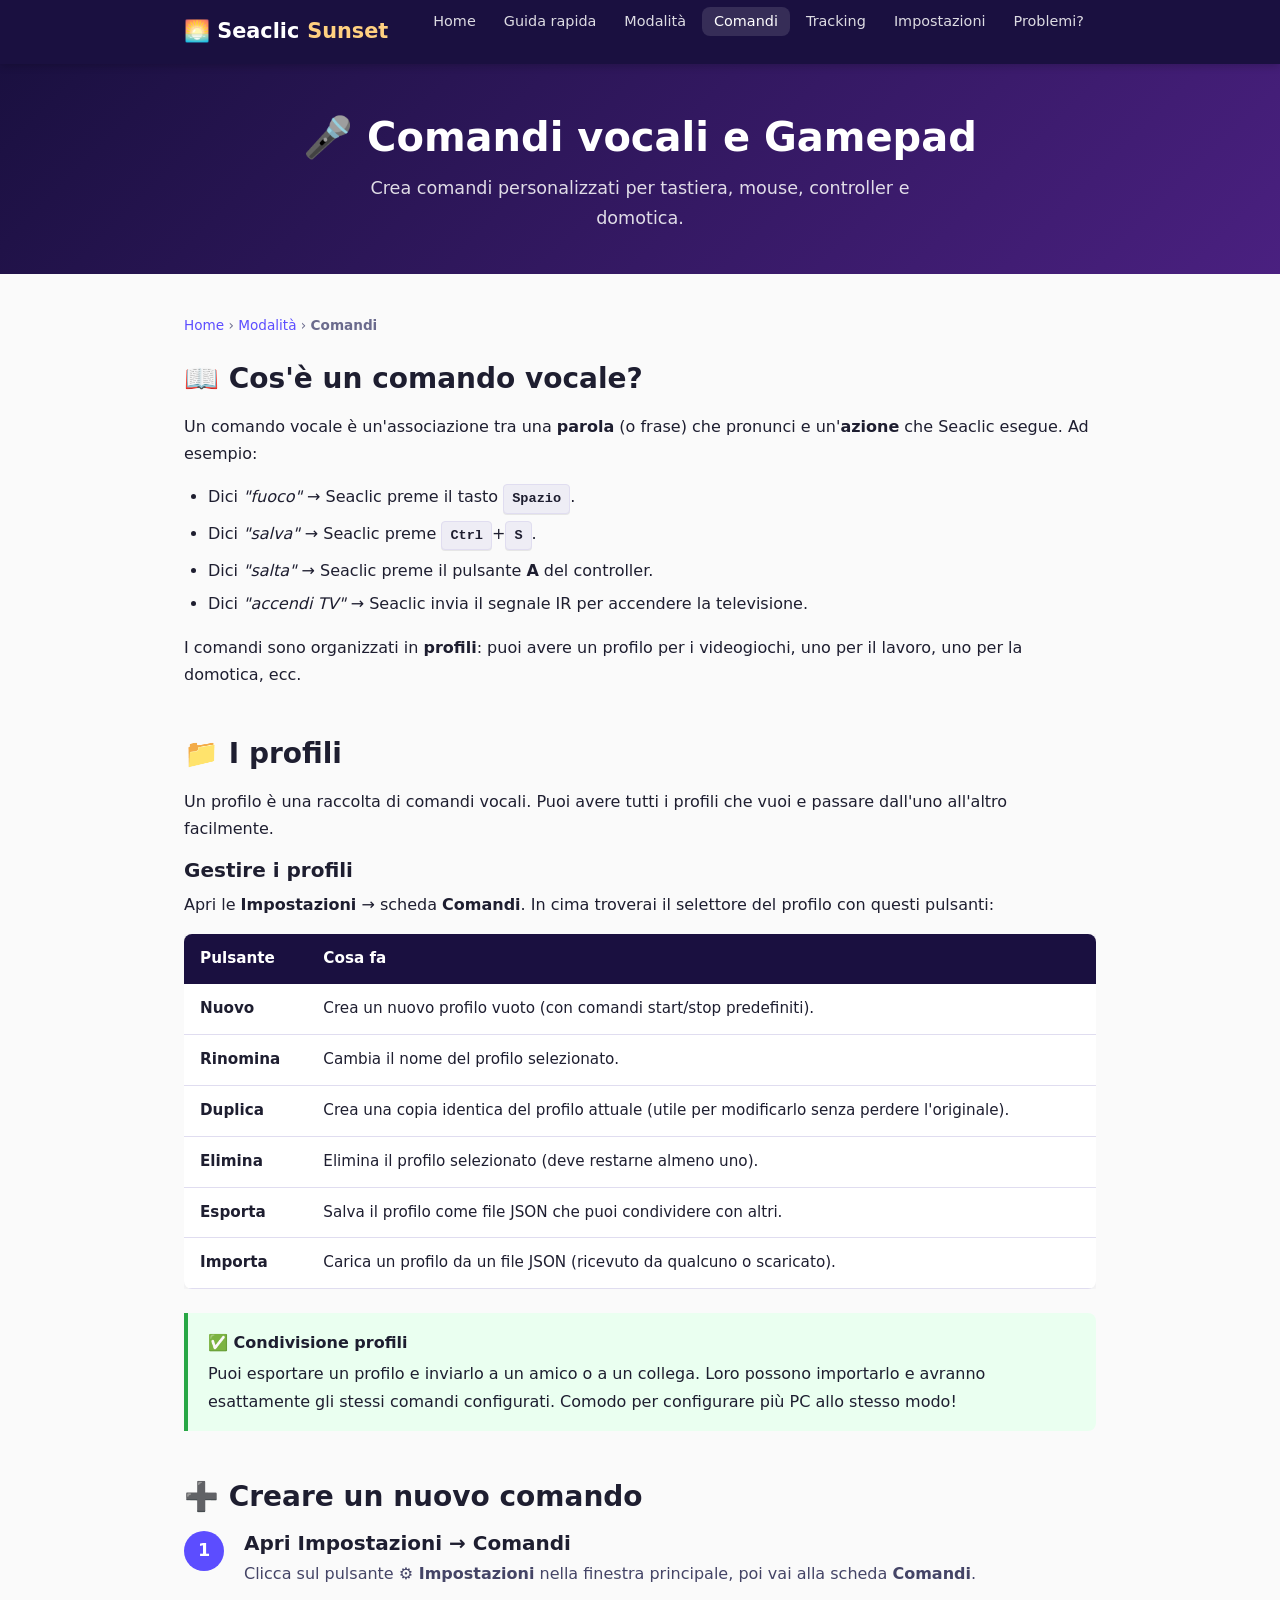
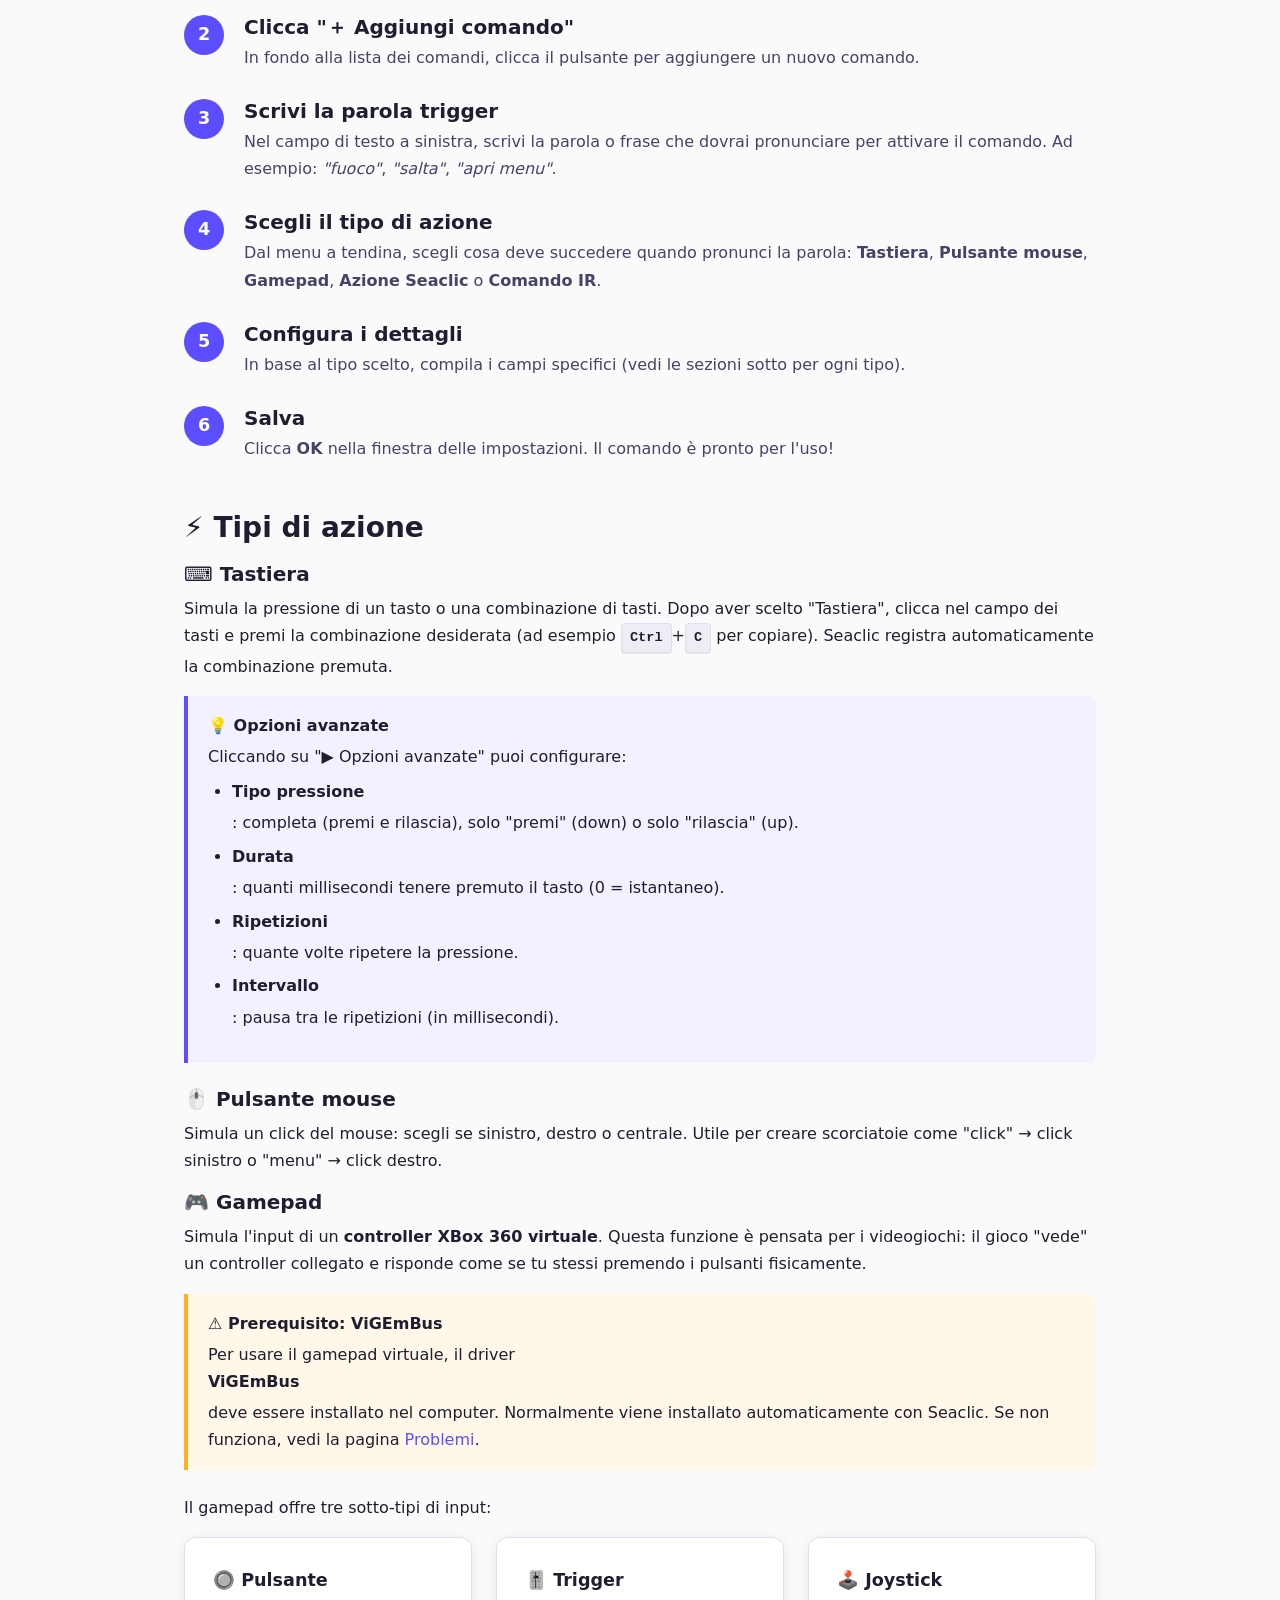
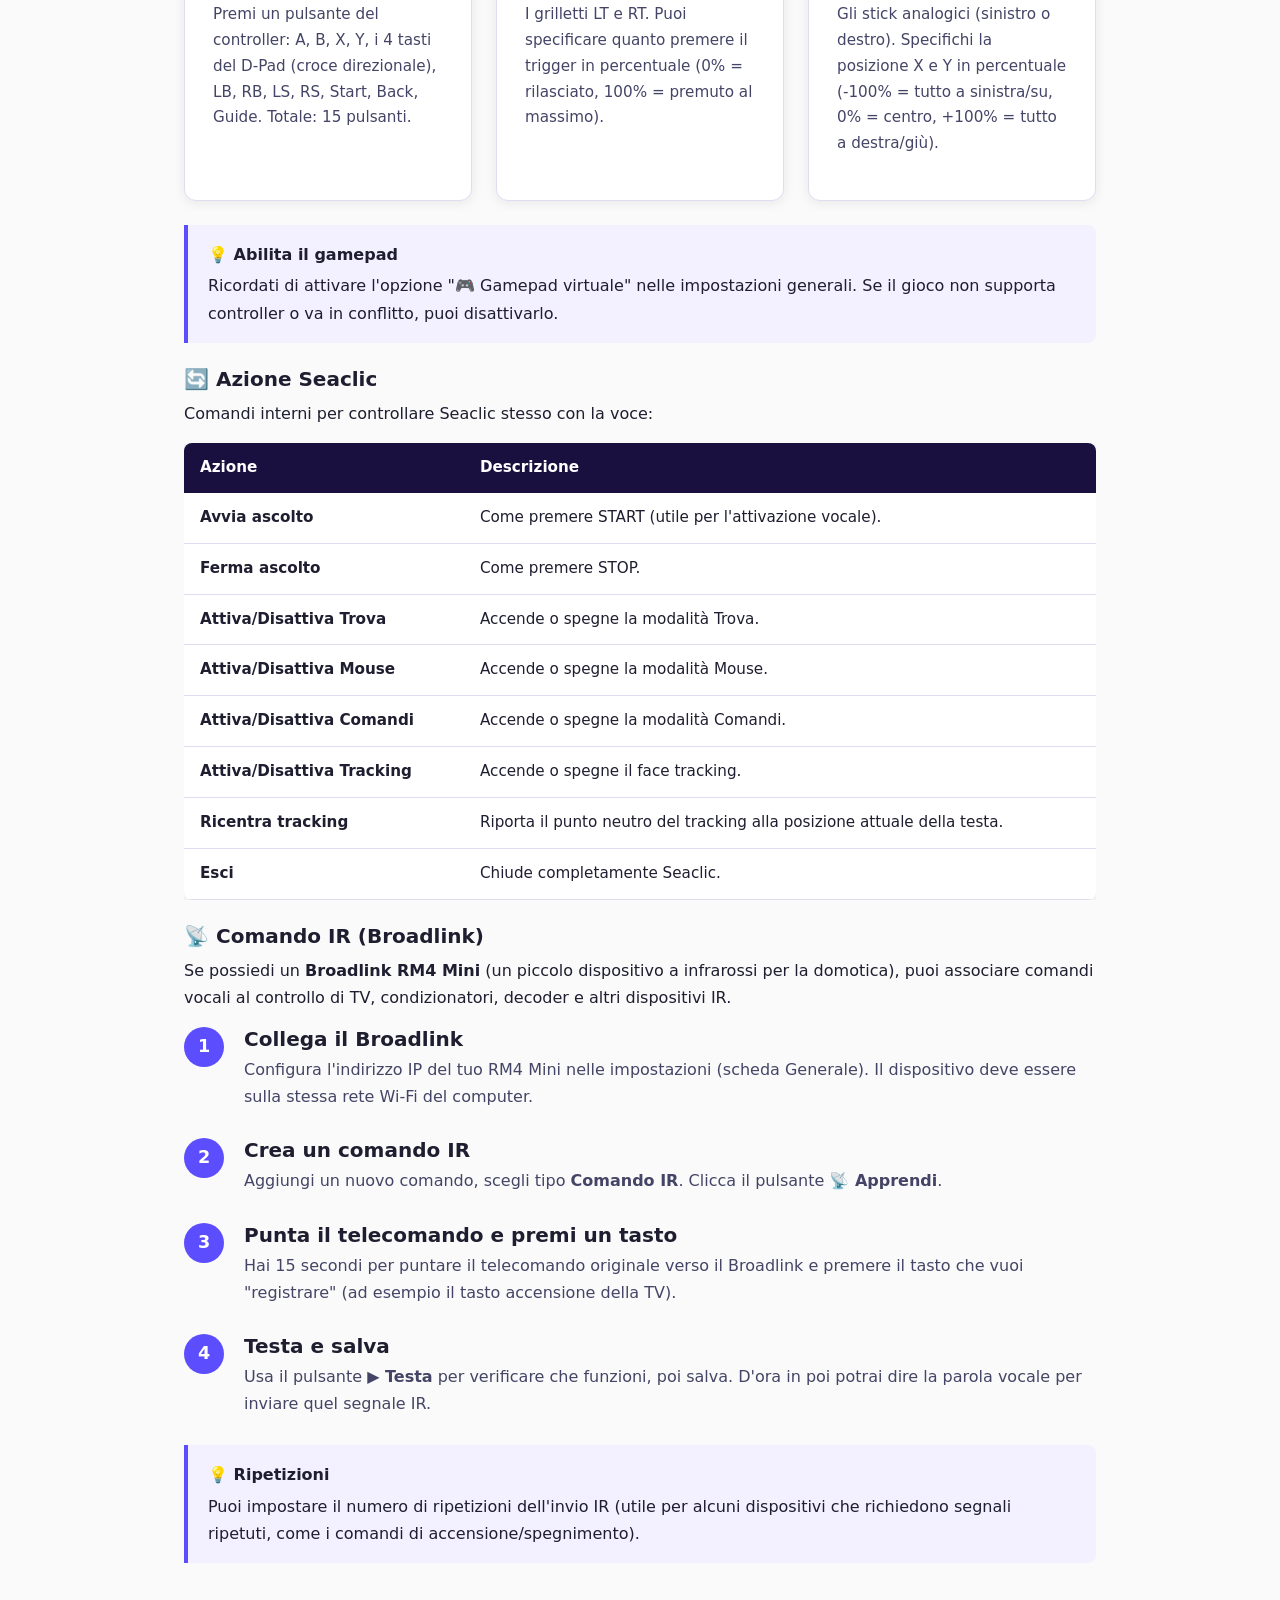
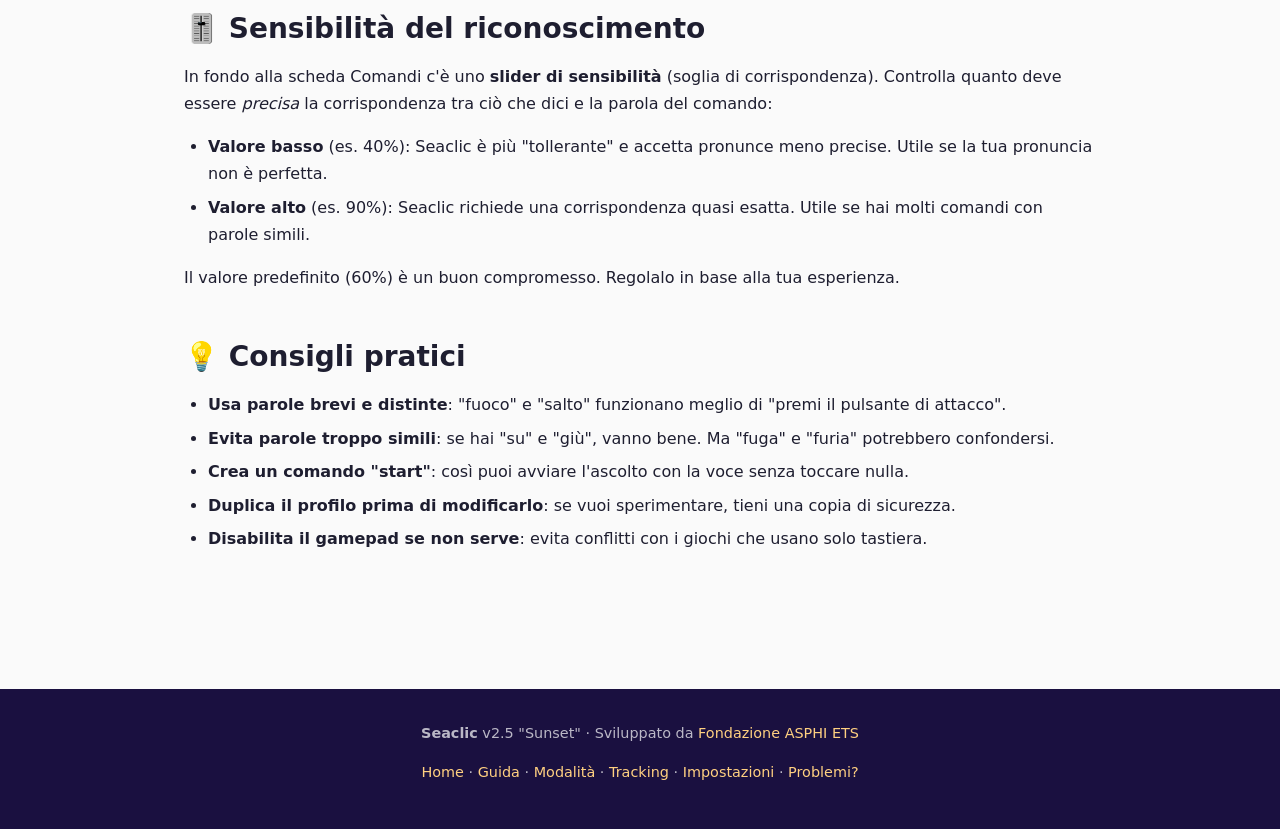
==== comandi.html @ 65c9e34c "Add files via upload" ====
<!DOCTYPE html>
<html lang="it">
<head>
  <meta charset="UTF-8">
  <meta name="viewport" content="width=device-width, initial-scale=1.0">
  <title>Comandi vocali e Gamepad — Seaclic</title>
  <meta name="description" content="Come creare, gestire e usare i comandi vocali personalizzati in Seaclic, inclusi i profili, il gamepad virtuale e i comandi IR.">
  <link rel="stylesheet" href="css/style.css">
</head>
<body>

<nav class="nav" role="navigation" aria-label="Navigazione principale">
  <div class="nav__inner">
    <a class="nav__brand" href="index.html">🌅 Seaclic <span>Sunset</span></a>
    <button class="nav__toggle" aria-label="Apri menu" aria-expanded="false">☰</button>
    <ul class="nav__links" role="list">
      <li><a href="index.html">Home</a></li>
      <li><a href="guida.html">Guida rapida</a></li>
      <li><a href="modalita.html">Modalità</a></li>
      <li><a href="comandi.html" class="active">Comandi</a></li>
      <li><a href="tracking.html">Tracking</a></li>
      <li><a href="impostazioni.html">Impostazioni</a></li>
      <li><a href="problemi.html">Problemi?</a></li>
    </ul>
  </div>
</nav>

<header class="page-header">
  <h1>🎤 Comandi vocali e Gamepad</h1>
  <p>Crea comandi personalizzati per tastiera, mouse, controller e domotica.</p>
</header>

<div class="container">
  <nav class="breadcrumb" aria-label="Percorso">
    <a href="index.html">Home</a> › <a href="modalita.html">Modalità</a> › <strong>Comandi</strong>
  </nav>

  <!-- ═══ PANORAMICA ═══════════════════════════════════════════ -->
  <section class="section" id="panoramica">
    <h2>📖 Cos'è un comando vocale?</h2>
    <p>
      Un comando vocale è un'associazione tra una <strong>parola</strong> (o frase) che pronunci
      e un'<strong>azione</strong> che Seaclic esegue. Ad esempio:
    </p>
    <ul>
      <li>Dici <em>"fuoco"</em> → Seaclic preme il tasto <kbd>Spazio</kbd>.</li>
      <li>Dici <em>"salva"</em> → Seaclic preme <kbd>Ctrl</kbd>+<kbd>S</kbd>.</li>
      <li>Dici <em>"salta"</em> → Seaclic preme il pulsante <strong>A</strong> del controller.</li>
      <li>Dici <em>"accendi TV"</em> → Seaclic invia il segnale IR per accendere la televisione.</li>
    </ul>
    <p>
      I comandi sono organizzati in <strong>profili</strong>: puoi avere un profilo per i videogiochi,
      uno per il lavoro, uno per la domotica, ecc.
    </p>
  </section>

  <!-- ═══ PROFILI ══════════════════════════════════════════════ -->
  <section class="section" id="profili">
    <h2>📁 I profili</h2>

    <p>
      Un profilo è una raccolta di comandi vocali. Puoi avere tutti i profili che vuoi e passare
      dall'uno all'altro facilmente.
    </p>

    <h3>Gestire i profili</h3>
    <p>
      Apri le <strong>Impostazioni</strong> → scheda <strong>Comandi</strong>.
      In cima troverai il selettore del profilo con questi pulsanti:
    </p>

    <div class="table-wrap">
      <table>
        <thead>
          <tr><th>Pulsante</th><th>Cosa fa</th></tr>
        </thead>
        <tbody>
          <tr><td><strong>Nuovo</strong></td><td>Crea un nuovo profilo vuoto (con comandi start/stop predefiniti).</td></tr>
          <tr><td><strong>Rinomina</strong></td><td>Cambia il nome del profilo selezionato.</td></tr>
          <tr><td><strong>Duplica</strong></td><td>Crea una copia identica del profilo attuale (utile per modificarlo senza perdere l'originale).</td></tr>
          <tr><td><strong>Elimina</strong></td><td>Elimina il profilo selezionato (deve restarne almeno uno).</td></tr>
          <tr><td><strong>Esporta</strong></td><td>Salva il profilo come file JSON che puoi condividere con altri.</td></tr>
          <tr><td><strong>Importa</strong></td><td>Carica un profilo da un file JSON (ricevuto da qualcuno o scaricato).</td></tr>
        </tbody>
      </table>
    </div>

    <div class="info-box info-box--success">
      <strong>✅ Condivisione profili</strong>
      Puoi esportare un profilo e inviarlo a un amico o a un collega. Loro possono importarlo
      e avranno esattamente gli stessi comandi configurati. Comodo per configurare più PC allo stesso modo!
    </div>
  </section>

  <!-- ═══ CREARE UN COMANDO ═══════════════════════════════════ -->
  <section class="section" id="creare-comando">
    <h2>➕ Creare un nuovo comando</h2>

    <div class="steps">
      <div class="step">
        <div class="step__body">
          <h3>Apri Impostazioni → Comandi</h3>
          <p>Clicca sul pulsante <strong>⚙ Impostazioni</strong> nella finestra principale, poi vai alla scheda <strong>Comandi</strong>.</p>
        </div>
      </div>
      <div class="step">
        <div class="step__body">
          <h3>Clicca "＋ Aggiungi comando"</h3>
          <p>In fondo alla lista dei comandi, clicca il pulsante per aggiungere un nuovo comando.</p>
        </div>
      </div>
      <div class="step">
        <div class="step__body">
          <h3>Scrivi la parola trigger</h3>
          <p>
            Nel campo di testo a sinistra, scrivi la parola o frase che dovrai pronunciare per attivare il comando.
            Ad esempio: <em>"fuoco"</em>, <em>"salta"</em>, <em>"apri menu"</em>.
          </p>
        </div>
      </div>
      <div class="step">
        <div class="step__body">
          <h3>Scegli il tipo di azione</h3>
          <p>
            Dal menu a tendina, scegli cosa deve succedere quando pronunci la parola:
            <strong>Tastiera</strong>, <strong>Pulsante mouse</strong>, <strong>Gamepad</strong>,
            <strong>Azione Seaclic</strong> o <strong>Comando IR</strong>.
          </p>
        </div>
      </div>
      <div class="step">
        <div class="step__body">
          <h3>Configura i dettagli</h3>
          <p>In base al tipo scelto, compila i campi specifici (vedi le sezioni sotto per ogni tipo).</p>
        </div>
      </div>
      <div class="step">
        <div class="step__body">
          <h3>Salva</h3>
          <p>Clicca <strong>OK</strong> nella finestra delle impostazioni. Il comando è pronto per l'uso!</p>
        </div>
      </div>
    </div>
  </section>

  <!-- ═══ TIPI DI AZIONE ══════════════════════════════════════ -->
  <section class="section" id="tipi-azione">
    <h2>⚡ Tipi di azione</h2>

    <!-- Tastiera -->
    <h3 id="tastiera">⌨️ Tastiera</h3>
    <p>
      Simula la pressione di un tasto o una combinazione di tasti. Dopo aver scelto "Tastiera",
      clicca nel campo dei tasti e premi la combinazione desiderata (ad esempio <kbd>Ctrl</kbd>+<kbd>C</kbd>
      per copiare). Seaclic registra automaticamente la combinazione premuta.
    </p>
    <div class="info-box">
      <strong>💡 Opzioni avanzate</strong>
      Cliccando su "▶ Opzioni avanzate" puoi configurare:
      <ul style="margin-top:.5rem">
        <li><strong>Tipo pressione</strong>: completa (premi e rilascia), solo "premi" (down) o solo "rilascia" (up).</li>
        <li><strong>Durata</strong>: quanti millisecondi tenere premuto il tasto (0 = istantaneo).</li>
        <li><strong>Ripetizioni</strong>: quante volte ripetere la pressione.</li>
        <li><strong>Intervallo</strong>: pausa tra le ripetizioni (in millisecondi).</li>
      </ul>
    </div>

    <!-- Mouse -->
    <h3 id="mouse-button">🖱️ Pulsante mouse</h3>
    <p>
      Simula un click del mouse: scegli se sinistro, destro o centrale. Utile per creare scorciatoie
      come "click" → click sinistro o "menu" → click destro.
    </p>

    <!-- Gamepad -->
    <h3 id="gamepad">🎮 Gamepad</h3>
    <p>
      Simula l'input di un <strong>controller XBox 360 virtuale</strong>. Questa funzione è pensata
      per i videogiochi: il gioco "vede" un controller collegato e risponde come se tu stessi premendo
      i pulsanti fisicamente.
    </p>

    <div class="info-box info-box--warning">
      <strong>⚠️ Prerequisito: ViGEmBus</strong>
      Per usare il gamepad virtuale, il driver <strong>ViGEmBus</strong> deve essere installato nel computer.
      Normalmente viene installato automaticamente con Seaclic. Se non funziona,
      vedi la pagina <a href="problemi.html">Problemi</a>.
    </div>

    <p>Il gamepad offre tre sotto-tipi di input:</p>

    <div class="cards cards--2" style="margin-bottom:1.5rem">
      <div class="card">
        <div class="card__title">🔘 Pulsante</div>
        <p class="card__text">
          Premi un pulsante del controller: A, B, X, Y, i 4 tasti del D-Pad (croce direzionale),
          LB, RB, LS, RS, Start, Back, Guide. Totale: 15 pulsanti.
        </p>
      </div>
      <div class="card">
        <div class="card__title">🎚️ Trigger</div>
        <p class="card__text">
          I grilletti LT e RT. Puoi specificare quanto premere il trigger in percentuale (0% = rilasciato, 100% = premuto al massimo).
        </p>
      </div>
      <div class="card">
        <div class="card__title">🕹️ Joystick</div>
        <p class="card__text">
          Gli stick analogici (sinistro o destro). Specifichi la posizione X e Y in percentuale
          (-100% = tutto a sinistra/su, 0% = centro, +100% = tutto a destra/giù).
        </p>
      </div>
    </div>

    <div class="info-box">
      <strong>💡 Abilita il gamepad</strong>
      Ricordati di attivare l'opzione "🎮 Gamepad virtuale" nelle impostazioni generali.
      Se il gioco non supporta controller o va in conflitto, puoi disattivarlo.
    </div>

    <!-- Azione Seaclic -->
    <h3 id="seaclic-action">🔄 Azione Seaclic</h3>
    <p>
      Comandi interni per controllare Seaclic stesso con la voce:
    </p>
    <div class="table-wrap">
      <table>
        <thead>
          <tr><th>Azione</th><th>Descrizione</th></tr>
        </thead>
        <tbody>
          <tr><td><strong>Avvia ascolto</strong></td><td>Come premere START (utile per l'attivazione vocale).</td></tr>
          <tr><td><strong>Ferma ascolto</strong></td><td>Come premere STOP.</td></tr>
          <tr><td><strong>Attiva/Disattiva Trova</strong></td><td>Accende o spegne la modalità Trova.</td></tr>
          <tr><td><strong>Attiva/Disattiva Mouse</strong></td><td>Accende o spegne la modalità Mouse.</td></tr>
          <tr><td><strong>Attiva/Disattiva Comandi</strong></td><td>Accende o spegne la modalità Comandi.</td></tr>
          <tr><td><strong>Attiva/Disattiva Tracking</strong></td><td>Accende o spegne il face tracking.</td></tr>
          <tr><td><strong>Ricentra tracking</strong></td><td>Riporta il punto neutro del tracking alla posizione attuale della testa.</td></tr>
          <tr><td><strong>Esci</strong></td><td>Chiude completamente Seaclic.</td></tr>
        </tbody>
      </table>
    </div>

    <!-- Comando IR -->
    <h3 id="ir-command">📡 Comando IR (Broadlink)</h3>
    <p>
      Se possiedi un <strong>Broadlink RM4 Mini</strong> (un piccolo dispositivo a infrarossi per la domotica),
      puoi associare comandi vocali al controllo di TV, condizionatori, decoder e altri dispositivi IR.
    </p>

    <div class="steps">
      <div class="step">
        <div class="step__body">
          <h3>Collega il Broadlink</h3>
          <p>
            Configura l'indirizzo IP del tuo RM4 Mini nelle impostazioni (scheda Generale).
            Il dispositivo deve essere sulla stessa rete Wi-Fi del computer.
          </p>
        </div>
      </div>
      <div class="step">
        <div class="step__body">
          <h3>Crea un comando IR</h3>
          <p>
            Aggiungi un nuovo comando, scegli tipo <strong>Comando IR</strong>.
            Clicca il pulsante <strong>📡 Apprendi</strong>.
          </p>
        </div>
      </div>
      <div class="step">
        <div class="step__body">
          <h3>Punta il telecomando e premi un tasto</h3>
          <p>
            Hai 15 secondi per puntare il telecomando originale verso il Broadlink e premere il tasto
            che vuoi "registrare" (ad esempio il tasto accensione della TV).
          </p>
        </div>
      </div>
      <div class="step">
        <div class="step__body">
          <h3>Testa e salva</h3>
          <p>
            Usa il pulsante <strong>▶ Testa</strong> per verificare che funzioni, poi salva.
            D'ora in poi potrai dire la parola vocale per inviare quel segnale IR.
          </p>
        </div>
      </div>
    </div>

    <div class="info-box">
      <strong>💡 Ripetizioni</strong>
      Puoi impostare il numero di ripetizioni dell'invio IR (utile per alcuni dispositivi che richiedono
      segnali ripetuti, come i comandi di accensione/spegnimento).
    </div>
  </section>

  <!-- ═══ SENSIBILITÀ ══════════════════════════════════════════ -->
  <section class="section" id="sensibilita">
    <h2>🎚️ Sensibilità del riconoscimento</h2>

    <p>
      In fondo alla scheda Comandi c'è uno <strong>slider di sensibilità</strong> (soglia di corrispondenza).
      Controlla quanto deve essere <em>precisa</em> la corrispondenza tra ciò che dici e la parola del comando:
    </p>
    <ul>
      <li><strong>Valore basso</strong> (es. 40%): Seaclic è più "tollerante" e accetta pronunce meno precise. Utile se la tua pronuncia non è perfetta.</li>
      <li><strong>Valore alto</strong> (es. 90%): Seaclic richiede una corrispondenza quasi esatta. Utile se hai molti comandi con parole simili.</li>
    </ul>
    <p>Il valore predefinito (60%) è un buon compromesso. Regolalo in base alla tua esperienza.</p>
  </section>

  <!-- ═══ CONSIGLI ═════════════════════════════════════════════ -->
  <section class="section" id="consigli">
    <h2>💡 Consigli pratici</h2>
    <ul>
      <li><strong>Usa parole brevi e distinte</strong>: "fuoco" e "salto" funzionano meglio di "premi il pulsante di attacco".</li>
      <li><strong>Evita parole troppo simili</strong>: se hai "su" e "giù", vanno bene. Ma "fuga" e "furia" potrebbero confondersi.</li>
      <li><strong>Crea un comando "start"</strong>: così puoi avviare l'ascolto con la voce senza toccare nulla.</li>
      <li><strong>Duplica il profilo prima di modificarlo</strong>: se vuoi sperimentare, tieni una copia di sicurezza.</li>
      <li><strong>Disabilita il gamepad se non serve</strong>: evita conflitti con i giochi che usano solo tastiera.</li>
    </ul>
  </section>
</div>

<footer class="footer">
  <p>
    <strong>Seaclic</strong> v2.5 "Sunset" · Sviluppato da
    <a href="https://www.asphi.it/" target="_blank" rel="noopener">Fondazione ASPHI ETS</a>
  </p>
  <p style="margin-top:.5rem">
    <a href="index.html">Home</a> · <a href="guida.html">Guida</a> · <a href="modalita.html">Modalità</a> ·
    <a href="tracking.html">Tracking</a> · <a href="impostazioni.html">Impostazioni</a> · <a href="problemi.html">Problemi?</a>
  </p>
</footer>

<script src="js/main.js"></script>
</body>
</html>
---- css/style.css ----
/* ============================================================
   Seaclic – GitHub Pages Stylesheet
   Tema ispirato al codename "Sunset"
   ============================================================ */

/* ── Reset & base ──────────────────────────────────────────── */
*, *::before, *::after { box-sizing: border-box; margin: 0; padding: 0; }

:root {
  --clr-bg:        #FAFAFA;
  --clr-surface:   #FFFFFF;
  --clr-surface-2: #F3F0FF;
  --clr-text:      #1E1E30;
  --clr-text-mid:  #444466;
  --clr-text-light:#6B6B8D;
  --clr-primary:   #5C4DFF;
  --clr-primary-l: #8B7FFF;
  --clr-accent:    #FF6B35;
  --clr-accent-l:  #FF9A6C;
  --clr-sunset-1:  #1A1040;
  --clr-sunset-2:  #4A2080;
  --clr-sunset-3:  #C04070;
  --clr-sunset-4:  #FF8040;
  --clr-sunset-5:  #FFD080;
  --clr-success:   #28A745;
  --clr-warning:   #FFB020;
  --clr-danger:    #DC3545;
  --clr-border:    #E0DDF0;
  --radius:        12px;
  --radius-sm:     8px;
  --shadow:        0 2px 12px rgba(30,30,48,0.08);
  --shadow-lg:     0 8px 32px rgba(30,30,48,0.12);
  --font:          'Segoe UI', system-ui, -apple-system, sans-serif;
  --font-mono:     'Cascadia Code', 'Fira Code', 'Consolas', monospace;
  --max-w:         960px;
  --nav-h:         64px;
}

html { scroll-behavior: smooth; font-size: 16px; }

body {
  font-family: var(--font);
  color: var(--clr-text);
  background: var(--clr-bg);
  line-height: 1.7;
  -webkit-font-smoothing: antialiased;
}

a { color: var(--clr-primary); text-decoration: none; transition: color .2s; }
a:hover { color: var(--clr-accent); }

img { max-width: 100%; height: auto; display: block; }

/* ── Typography ────────────────────────────────────────────── */
h1, h2, h3, h4 { line-height: 1.25; font-weight: 700; }
h1 { font-size: 2.5rem; }
h2 { font-size: 1.75rem; margin-bottom: .6em; }
h3 { font-size: 1.25rem; margin-bottom: .4em; }
p  { margin-bottom: 1em; }
ul, ol { margin-bottom: 1em; padding-left: 1.5em; }
li { margin-bottom: .4em; }

/* ── Navigation ────────────────────────────────────────────── */
.nav {
  position: sticky; top: 0; z-index: 100;
  background: var(--clr-sunset-1);
  color: #fff;
  height: var(--nav-h);
  display: flex; align-items: center;
  box-shadow: 0 2px 8px rgba(0,0,0,.2);
}
.nav__inner {
  max-width: var(--max-w);
  width: 100%; margin: 0 auto;
  padding: 0 1.5rem;
  display: flex; align-items: center; justify-content: space-between;
}
.nav__brand {
  font-size: 1.3rem; font-weight: 800;
  color: #fff; display: flex; align-items: center; gap: .5rem;
}
.nav__brand span { color: var(--clr-sunset-5); }
.nav__links { display: flex; gap: .25rem; list-style: none; }
.nav__links a {
  color: rgba(255,255,255,.85); padding: .4rem .75rem; border-radius: var(--radius-sm);
  font-size: .9rem; font-weight: 500; transition: background .2s, color .2s;
}
.nav__links a:hover,
.nav__links a.active { background: rgba(255,255,255,.12); color: #fff; }

/* Hamburger (mobile) */
.nav__toggle {
  display: none; background: none; border: none; color: #fff;
  font-size: 1.5rem; cursor: pointer; padding: .25rem;
}

/* ── Layout helpers ────────────────────────────────────────── */
.container {
  max-width: var(--max-w);
  margin: 0 auto; padding: 2.5rem 1.5rem;
}
.section { margin-bottom: 3rem; }
.text-center { text-align: center; }
.text-muted { color: var(--clr-text-light); }

/* ── Hero ──────────────────────────────────────────────────── */
.hero {
  background: linear-gradient(135deg, var(--clr-sunset-1), var(--clr-sunset-2) 40%, var(--clr-sunset-3) 70%, var(--clr-sunset-4));
  color: #fff; text-align: center;
  padding: 5rem 1.5rem 4rem;
}
.hero h1 { font-size: 3rem; margin-bottom: .3em; }
.hero h1 span { color: var(--clr-sunset-5); }
.hero__sub {
  font-size: 1.2rem; max-width: 640px; margin: 0 auto 2rem;
  opacity: .92; line-height: 1.6;
}
.hero__badges { display: flex; gap: .75rem; justify-content: center; flex-wrap: wrap; margin-bottom: 2rem; }
.badge {
  display: inline-flex; align-items: center; gap: .35rem;
  background: rgba(255,255,255,.15); backdrop-filter: blur(4px);
  padding: .35rem .85rem; border-radius: 999px;
  font-size: .85rem; font-weight: 600;
}
.hero__cta {
  display: inline-flex; align-items: center; gap: .5rem;
  background: var(--clr-accent); color: #fff;
  padding: .85rem 2rem; border-radius: 999px;
  font-weight: 700; font-size: 1.05rem;
  transition: background .2s, transform .15s;
  box-shadow: 0 4px 16px rgba(255,107,53,.35);
}
.hero__cta:hover { background: #e85a28; color: #fff; transform: translateY(-1px); }

/* ── Cards ─────────────────────────────────────────────────── */
.cards { display: grid; gap: 1.5rem; }
.cards--2 { grid-template-columns: repeat(auto-fit, minmax(280px, 1fr)); }
.cards--4 { grid-template-columns: repeat(auto-fit, minmax(200px, 1fr)); }
.card {
  background: var(--clr-surface);
  border: 1px solid var(--clr-border);
  border-radius: var(--radius);
  padding: 1.75rem;
  box-shadow: var(--shadow);
  transition: transform .2s, box-shadow .2s;
}
.card:hover { transform: translateY(-3px); box-shadow: var(--shadow-lg); }
.card__icon { font-size: 2.2rem; margin-bottom: .75rem; }
.card__title { font-size: 1.1rem; font-weight: 700; margin-bottom: .4rem; }
.card__text { color: var(--clr-text-mid); font-size: .95rem; }

/* ── Feature rows (alternating image+text) ─────────────────── */
.feature-row {
  display: flex; gap: 2.5rem; align-items: center; margin-bottom: 3rem;
}
.feature-row--reverse { flex-direction: row-reverse; }
.feature-row__content { flex: 1; }
.feature-row__media {
  flex: 1; background: var(--clr-surface-2);
  border-radius: var(--radius); padding: 2rem;
  display: flex; align-items: center; justify-content: center;
  min-height: 200px; font-size: 4rem;
}

/* ── Steps ─────────────────────────────────────────────────── */
.steps { counter-reset: step; }
.step {
  display: flex; gap: 1.25rem; margin-bottom: 1.75rem;
  align-items: flex-start;
}
.step::before {
  counter-increment: step;
  content: counter(step);
  flex-shrink: 0;
  width: 2.5rem; height: 2.5rem;
  background: var(--clr-primary);
  color: #fff; font-weight: 800; font-size: 1.1rem;
  border-radius: 50%;
  display: flex; align-items: center; justify-content: center;
}
.step__body h3 { margin-bottom: .25rem; }
.step__body p { color: var(--clr-text-mid); margin-bottom: 0; }

/* ── Info boxes ────────────────────────────────────────────── */
.info-box {
  border-left: 4px solid var(--clr-primary);
  background: var(--clr-surface-2);
  padding: 1rem 1.25rem;
  border-radius: 0 var(--radius-sm) var(--radius-sm) 0;
  margin-bottom: 1.5rem;
}
.info-box--warning { border-color: var(--clr-warning); background: #FFF8E8; }
.info-box--success { border-color: var(--clr-success); background: #EAFFF0; }
.info-box--danger  { border-color: var(--clr-danger);  background: #FFF0F0; }
.info-box strong { display: block; margin-bottom: .25rem; }

/* ── Tables ────────────────────────────────────────────────── */
.table-wrap { overflow-x: auto; margin-bottom: 1.5rem; }
table {
  width: 100%; border-collapse: collapse;
  background: var(--clr-surface);
  border-radius: var(--radius-sm);
  overflow: hidden;
  box-shadow: var(--shadow);
}
thead { background: var(--clr-sunset-1); color: #fff; }
th, td { padding: .75rem 1rem; text-align: left; font-size: .95rem; }
tbody tr { border-bottom: 1px solid var(--clr-border); }
tbody tr:hover { background: var(--clr-surface-2); }

/* ── Accordion / FAQ ───────────────────────────────────────── */
.accordion { margin-bottom: 1.5rem; }
.accordion details {
  background: var(--clr-surface);
  border: 1px solid var(--clr-border);
  border-radius: var(--radius-sm);
  margin-bottom: .5rem;
  box-shadow: var(--shadow);
}
.accordion summary {
  padding: 1rem 1.25rem;
  font-weight: 600; cursor: pointer;
  list-style: none; display: flex; align-items: center; gap: .5rem;
}
.accordion summary::before { content: '▸'; transition: transform .2s; }
.accordion details[open] summary::before { transform: rotate(90deg); }
.accordion .acc-body { padding: 0 1.25rem 1rem; color: var(--clr-text-mid); }

/* ── Keyboard shortcut badges ──────────────────────────────── */
kbd {
  display: inline-block; padding: .15rem .5rem;
  background: #EEEDF5; border: 1px solid var(--clr-border);
  border-radius: 4px; font-family: var(--font-mono);
  font-size: .85rem; font-weight: 600;
  box-shadow: 0 1px 0 rgba(0,0,0,.08);
}

/* ── Footer ────────────────────────────────────────────────── */
.footer {
  background: var(--clr-sunset-1); color: rgba(255,255,255,.7);
  text-align: center; padding: 2rem 1.5rem;
  font-size: .9rem; margin-top: 3rem;
}
.footer a { color: var(--clr-sunset-5); }
.footer a:hover { color: #fff; }

/* ── Page header (inner pages) ─────────────────────────────── */
.page-header {
  background: linear-gradient(135deg, var(--clr-sunset-1), var(--clr-sunset-2));
  color: #fff; padding: 3rem 1.5rem 2.5rem; text-align: center;
}
.page-header h1 { margin-bottom: .3em; }
.page-header p { opacity: .85; max-width: 600px; margin: 0 auto; font-size: 1.1rem; }

/* ── Breadcrumb ────────────────────────────────────────────── */
.breadcrumb {
  font-size: .85rem; margin-bottom: 1.5rem;
  color: var(--clr-text-light);
}
.breadcrumb a { color: var(--clr-primary); }

/* ── Side navigation (guide pages) ─────────────────────────── */
.layout-sidebar {
  display: grid; gap: 2rem;
  grid-template-columns: 220px 1fr;
}
.sidebar {
  position: sticky; top: calc(var(--nav-h) + 1.5rem); align-self: start;
}
.sidebar__nav { list-style: none; padding: 0; }
.sidebar__nav a {
  display: block; padding: .4rem .75rem; border-radius: var(--radius-sm);
  font-size: .9rem; color: var(--clr-text-mid);
  transition: background .2s, color .2s;
}
.sidebar__nav a:hover,
.sidebar__nav a.active { background: var(--clr-surface-2); color: var(--clr-primary); }
.sidebar__nav .sub { padding-left: 1.25rem; font-size: .85rem; }

/* ── Responsive ────────────────────────────────────────────── */
@media (max-width: 768px) {
  h1 { font-size: 2rem; }
  .hero { padding: 3rem 1rem 2.5rem; }
  .hero h1 { font-size: 2.2rem; }

  .nav__links {
    display: none; flex-direction: column;
    position: absolute; top: var(--nav-h); left: 0; right: 0;
    background: var(--clr-sunset-1); padding: 1rem;
    box-shadow: 0 4px 12px rgba(0,0,0,.3);
  }
  .nav__links.open { display: flex; }
  .nav__toggle { display: block; }

  .layout-sidebar { grid-template-columns: 1fr; }
  .sidebar { position: static; }
  .sidebar__nav {
    display: flex; flex-wrap: wrap; gap: .25rem;
    border-bottom: 1px solid var(--clr-border); padding-bottom: .75rem; margin-bottom: 1rem;
  }

  .feature-row, .feature-row--reverse { flex-direction: column; }
  .cards--4 { grid-template-columns: repeat(auto-fit, minmax(160px, 1fr)); }
}

@media (max-width: 480px) {
  .hero h1 { font-size: 1.7rem; }
  .hero__sub { font-size: 1rem; }
  .container { padding: 1.5rem 1rem; }
}
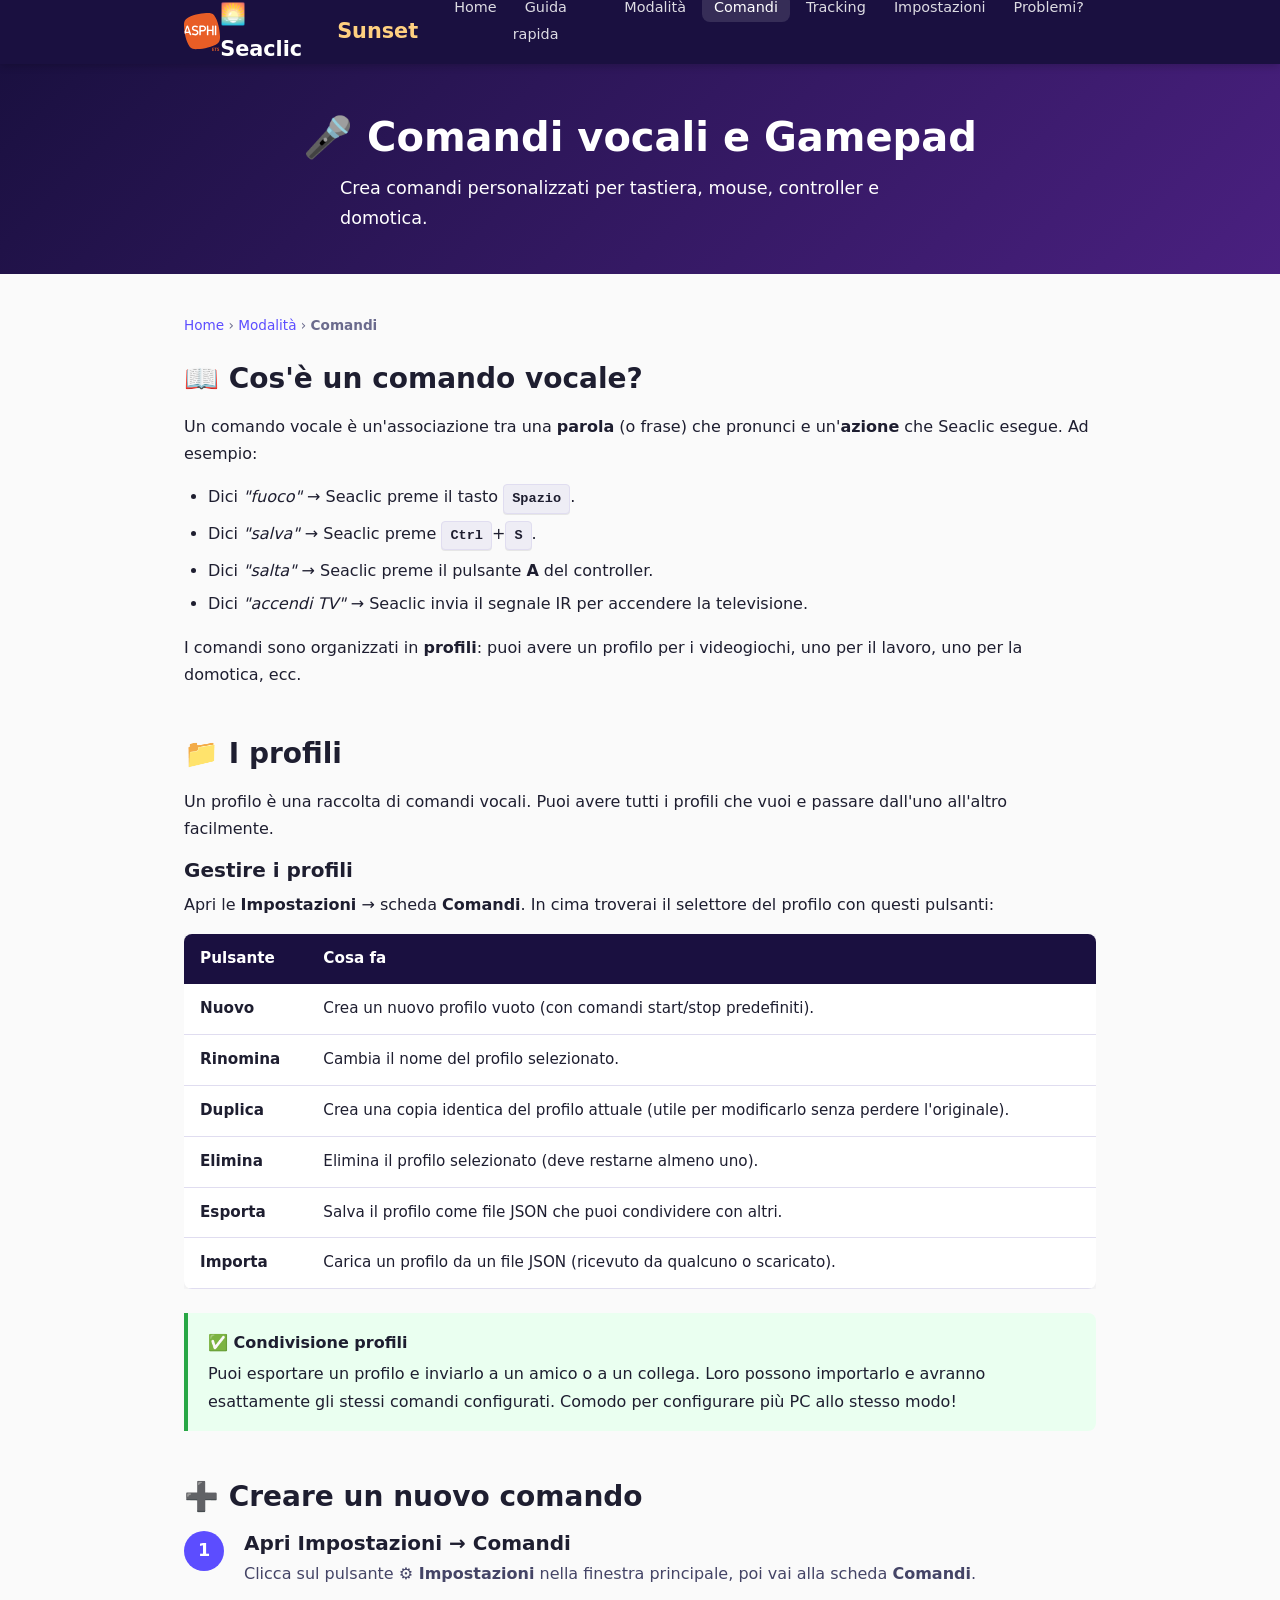
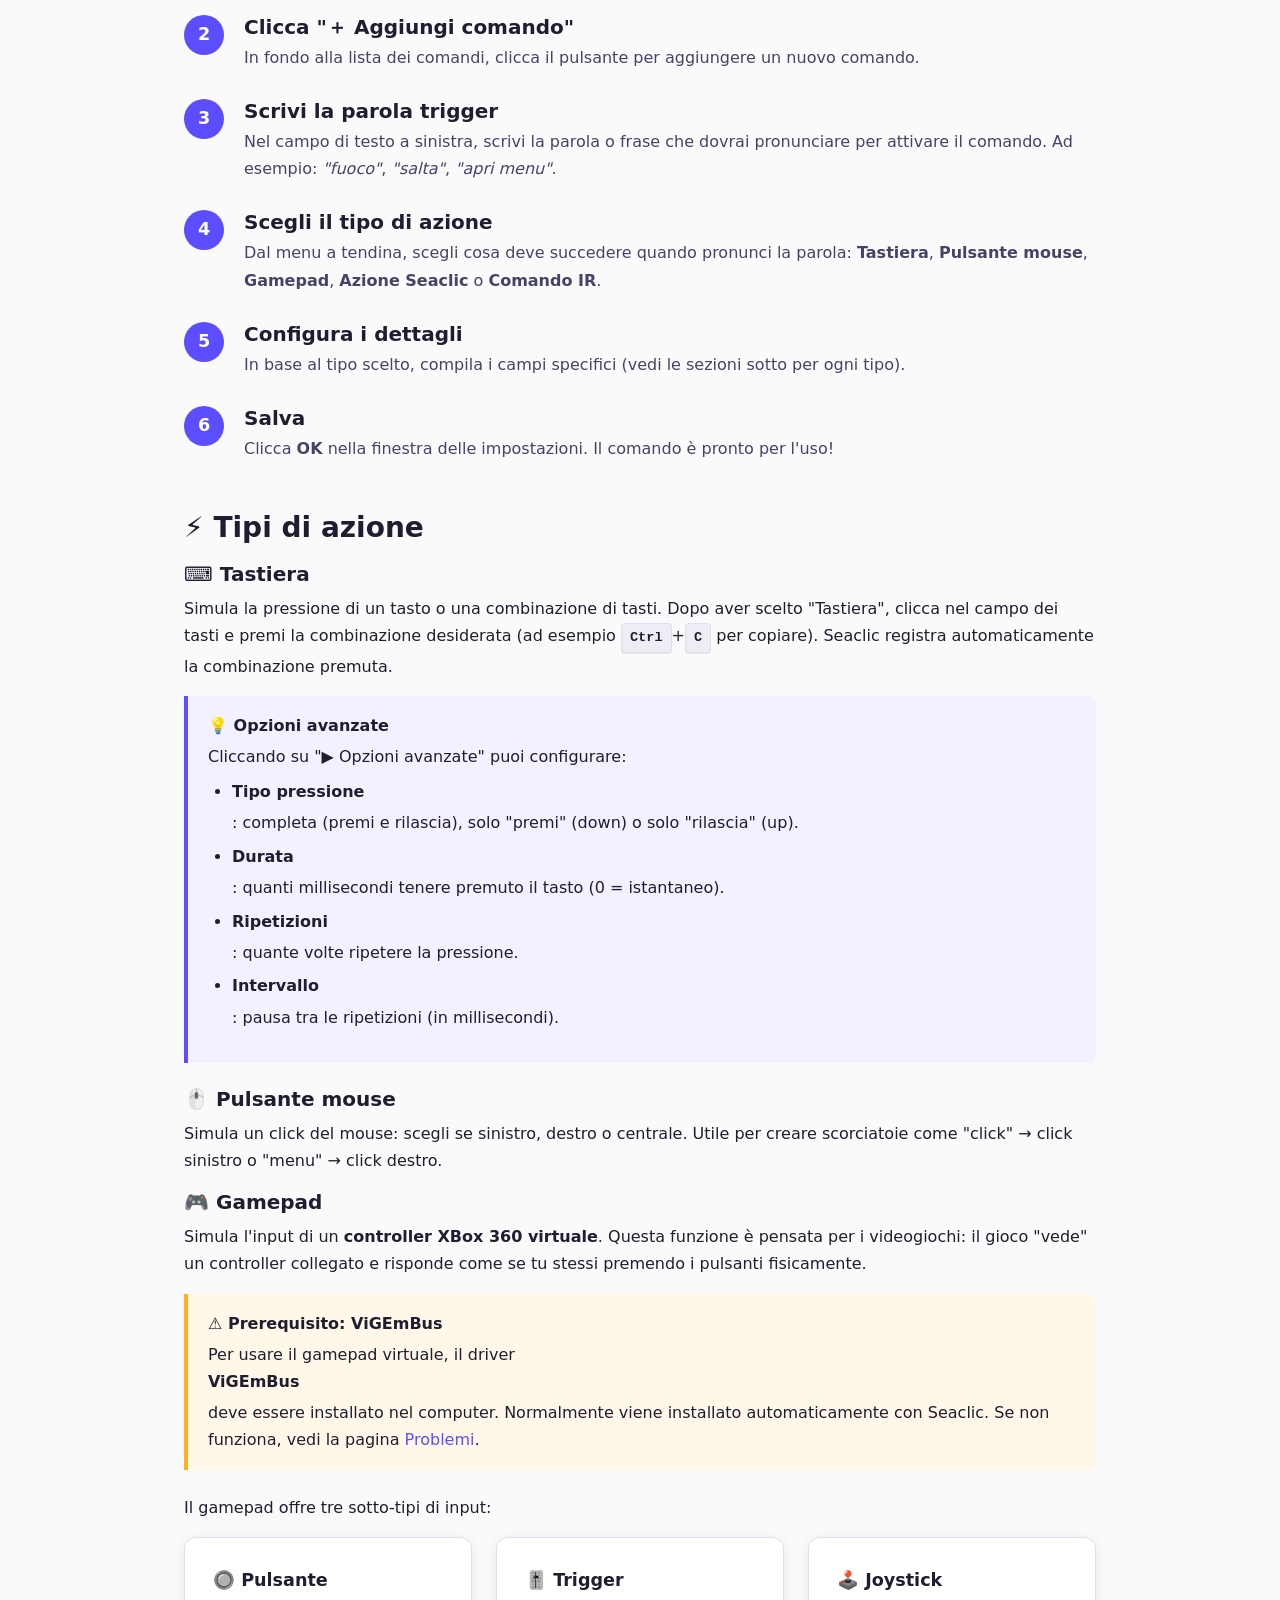
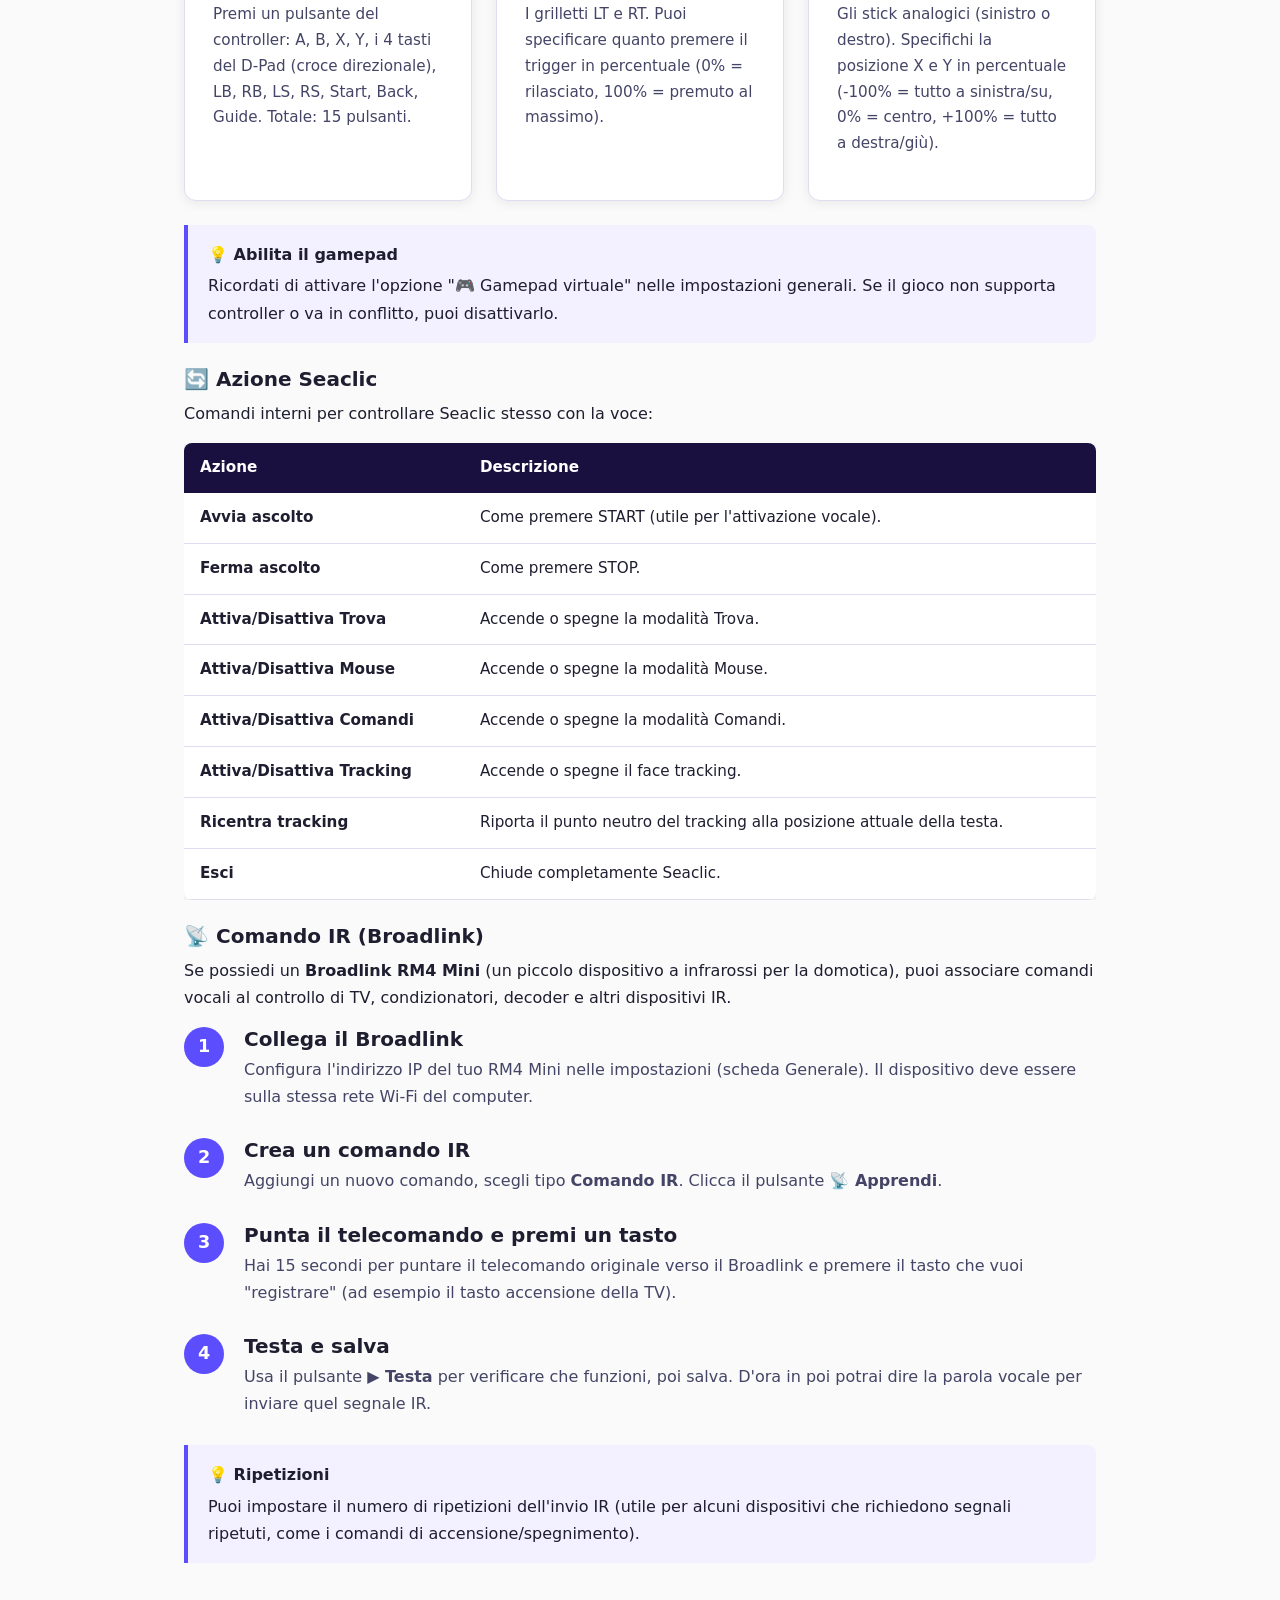
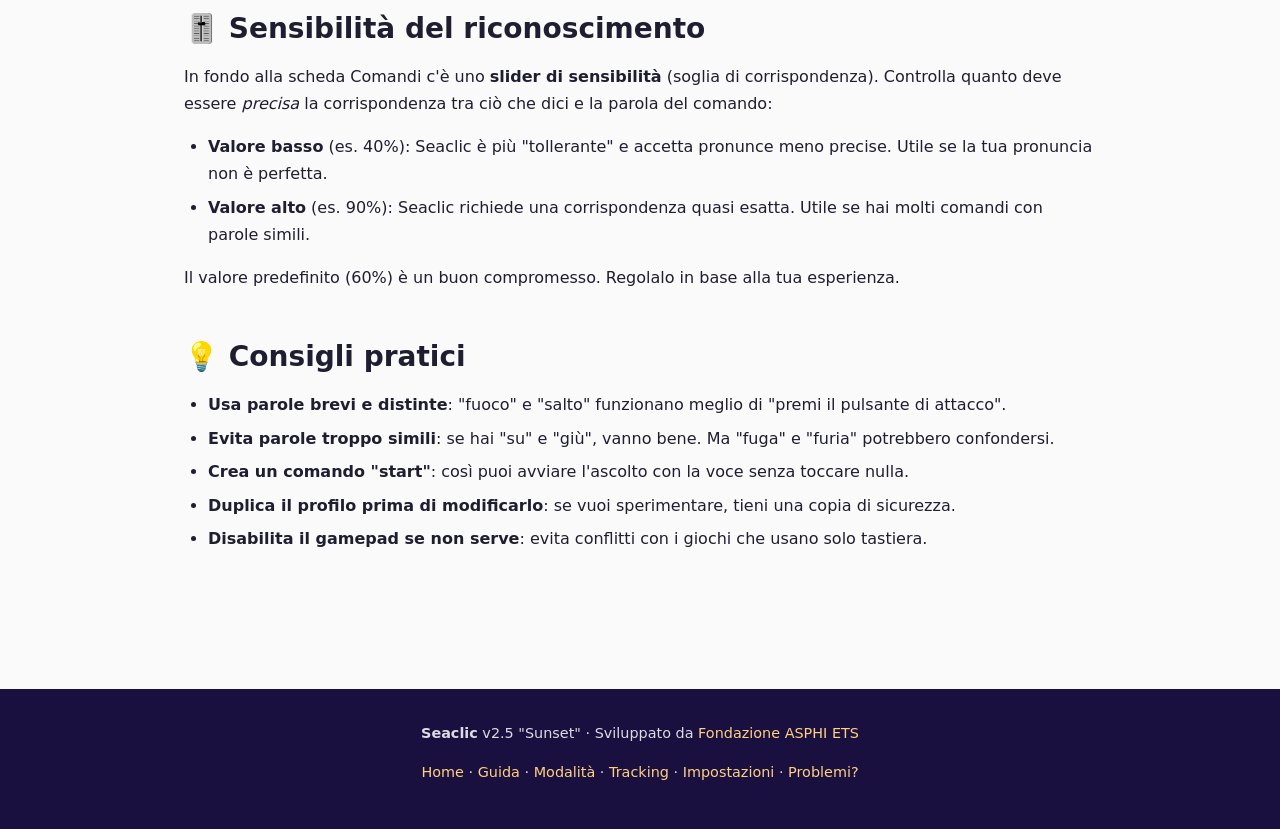
==== commit af7a620e: "updated" ====
--- a/comandi.html
+++ b/comandi.html
@@ -9,8 +9,11 @@
 </head>
 <body>
 
+<a class="skip-link" href="#main-content">Vai al contenuto principale</a>
+
 <nav class="nav" role="navigation" aria-label="Navigazione principale">
   <div class="nav__inner">
+    <a class="nav__asphi" href="https://www.asphi.it/" target="_blank" rel="noopener" aria-label="Fondazione ASPHI ETS"><img src="img/ASPHI_logo.svg" alt="ASPHI" class="nav__logo"></a>
     <a class="nav__brand" href="index.html">🌅 Seaclic <span>Sunset</span></a>
     <button class="nav__toggle" aria-label="Apri menu" aria-expanded="false">☰</button>
     <ul class="nav__links" role="list">
@@ -24,6 +27,8 @@
     </ul>
   </div>
 </nav>
+
+<main id="main-content">
 
 <header class="page-header">
   <h1>🎤 Comandi vocali e Gamepad</h1>
@@ -322,6 +327,8 @@
   </section>
 </div>
 
+</main>
+
 <footer class="footer">
   <p>
     <strong>Seaclic</strong> v2.5 "Sunset" · Sviluppato da
--- a/css/style.css
+++ b/css/style.css
@@ -46,6 +46,26 @@
   -webkit-font-smoothing: antialiased;
 }
 
+/* ── Skip link (WCAG 2.4.1) ────────────────────────────────── */
+.skip-link {
+  position: absolute; top: -100%; left: 50%; transform: translateX(-50%);
+  background: var(--clr-primary); color: #fff;
+  padding: .75rem 1.5rem; border-radius: 0 0 var(--radius-sm) var(--radius-sm);
+  font-weight: 700; font-size: 1rem; z-index: 200;
+  transition: top .2s;
+}
+.skip-link:focus { top: 0; }
+
+/* ── Focus visible (WCAG 2.4.7) ────────────────────────────── */
+:focus-visible {
+  outline: 3px solid var(--clr-primary);
+  outline-offset: 2px;
+}
+.nav__links a:focus-visible,
+.hero__cta:focus-visible,
+.nav__brand:focus-visible,
+.nav__asphi:focus-visible { outline-color: var(--clr-sunset-5); }
+
 a { color: var(--clr-primary); text-decoration: none; transition: color .2s; }
 a:hover { color: var(--clr-accent); }
 
@@ -80,6 +100,8 @@
   color: #fff; display: flex; align-items: center; gap: .5rem;
 }
 .nav__brand span { color: var(--clr-sunset-5); }
+.nav__asphi { display: flex; align-items: center; flex-shrink: 0; }
+.nav__logo { height: 38px; width: auto; }
 .nav__links { display: flex; gap: .25rem; list-style: none; }
 .nav__links a {
   color: rgba(255,255,255,.85); padding: .4rem .75rem; border-radius: var(--radius-sm);
@@ -113,7 +135,7 @@
 .hero h1 span { color: var(--clr-sunset-5); }
 .hero__sub {
   font-size: 1.2rem; max-width: 640px; margin: 0 auto 2rem;
-  opacity: .92; line-height: 1.6;
+  line-height: 1.6; text-align: left;
 }
 .hero__badges { display: flex; gap: .75rem; justify-content: center; flex-wrap: wrap; margin-bottom: 2rem; }
 .badge {
@@ -178,7 +200,7 @@
   border-radius: 50%;
   display: flex; align-items: center; justify-content: center;
 }
-.step__body h3 { margin-bottom: .25rem; }
+.step__body h3, .step__body h4 { margin-bottom: .25rem; }
 .step__body p { color: var(--clr-text-mid); margin-bottom: 0; }
 
 /* ── Info boxes ────────────────────────────────────────────── */
@@ -237,7 +259,7 @@
 
 /* ── Footer ────────────────────────────────────────────────── */
 .footer {
-  background: var(--clr-sunset-1); color: rgba(255,255,255,.7);
+  background: var(--clr-sunset-1); color: rgba(255,255,255,.85);
   text-align: center; padding: 2rem 1.5rem;
   font-size: .9rem; margin-top: 3rem;
 }
@@ -250,7 +272,7 @@
   color: #fff; padding: 3rem 1.5rem 2.5rem; text-align: center;
 }
 .page-header h1 { margin-bottom: .3em; }
-.page-header p { opacity: .85; max-width: 600px; margin: 0 auto; font-size: 1.1rem; }
+.page-header p { max-width: 600px; margin: 0 auto; font-size: 1.1rem; text-align: left; }
 
 /* ── Breadcrumb ────────────────────────────────────────────── */
 .breadcrumb {
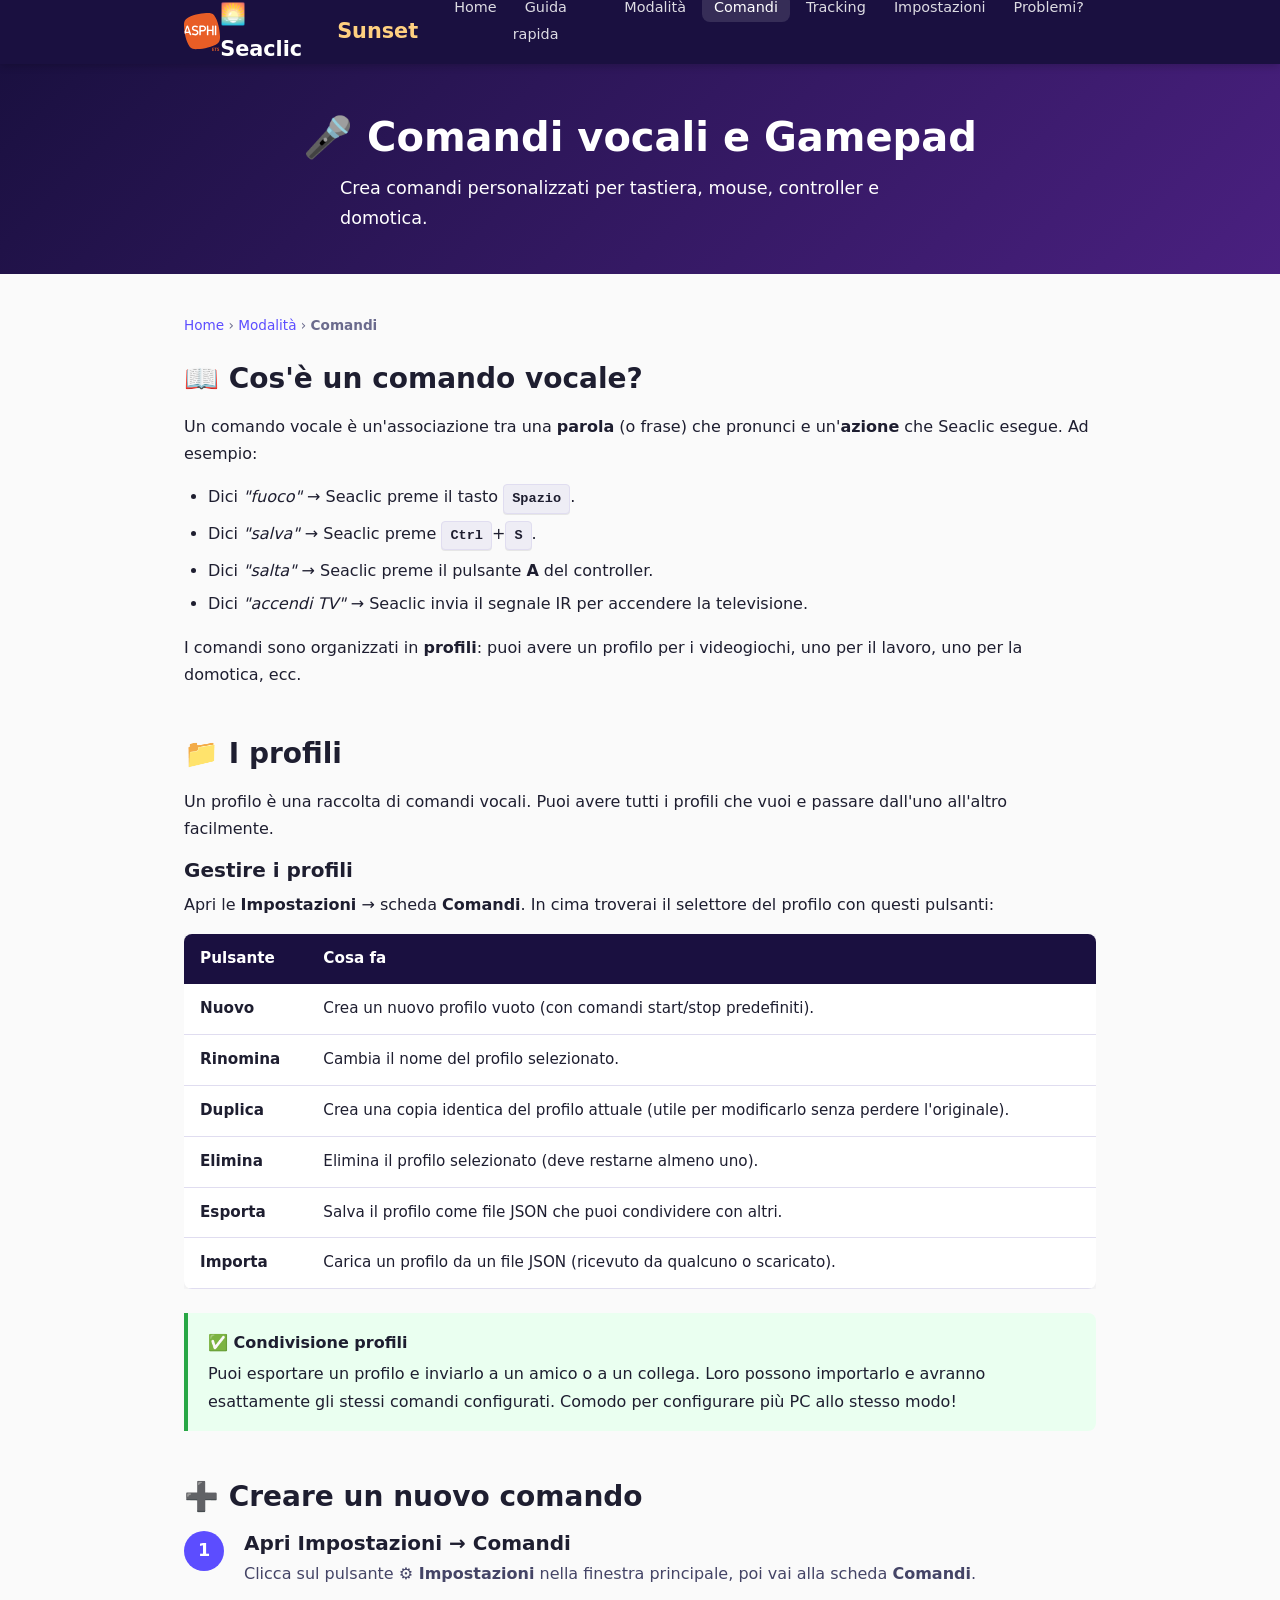
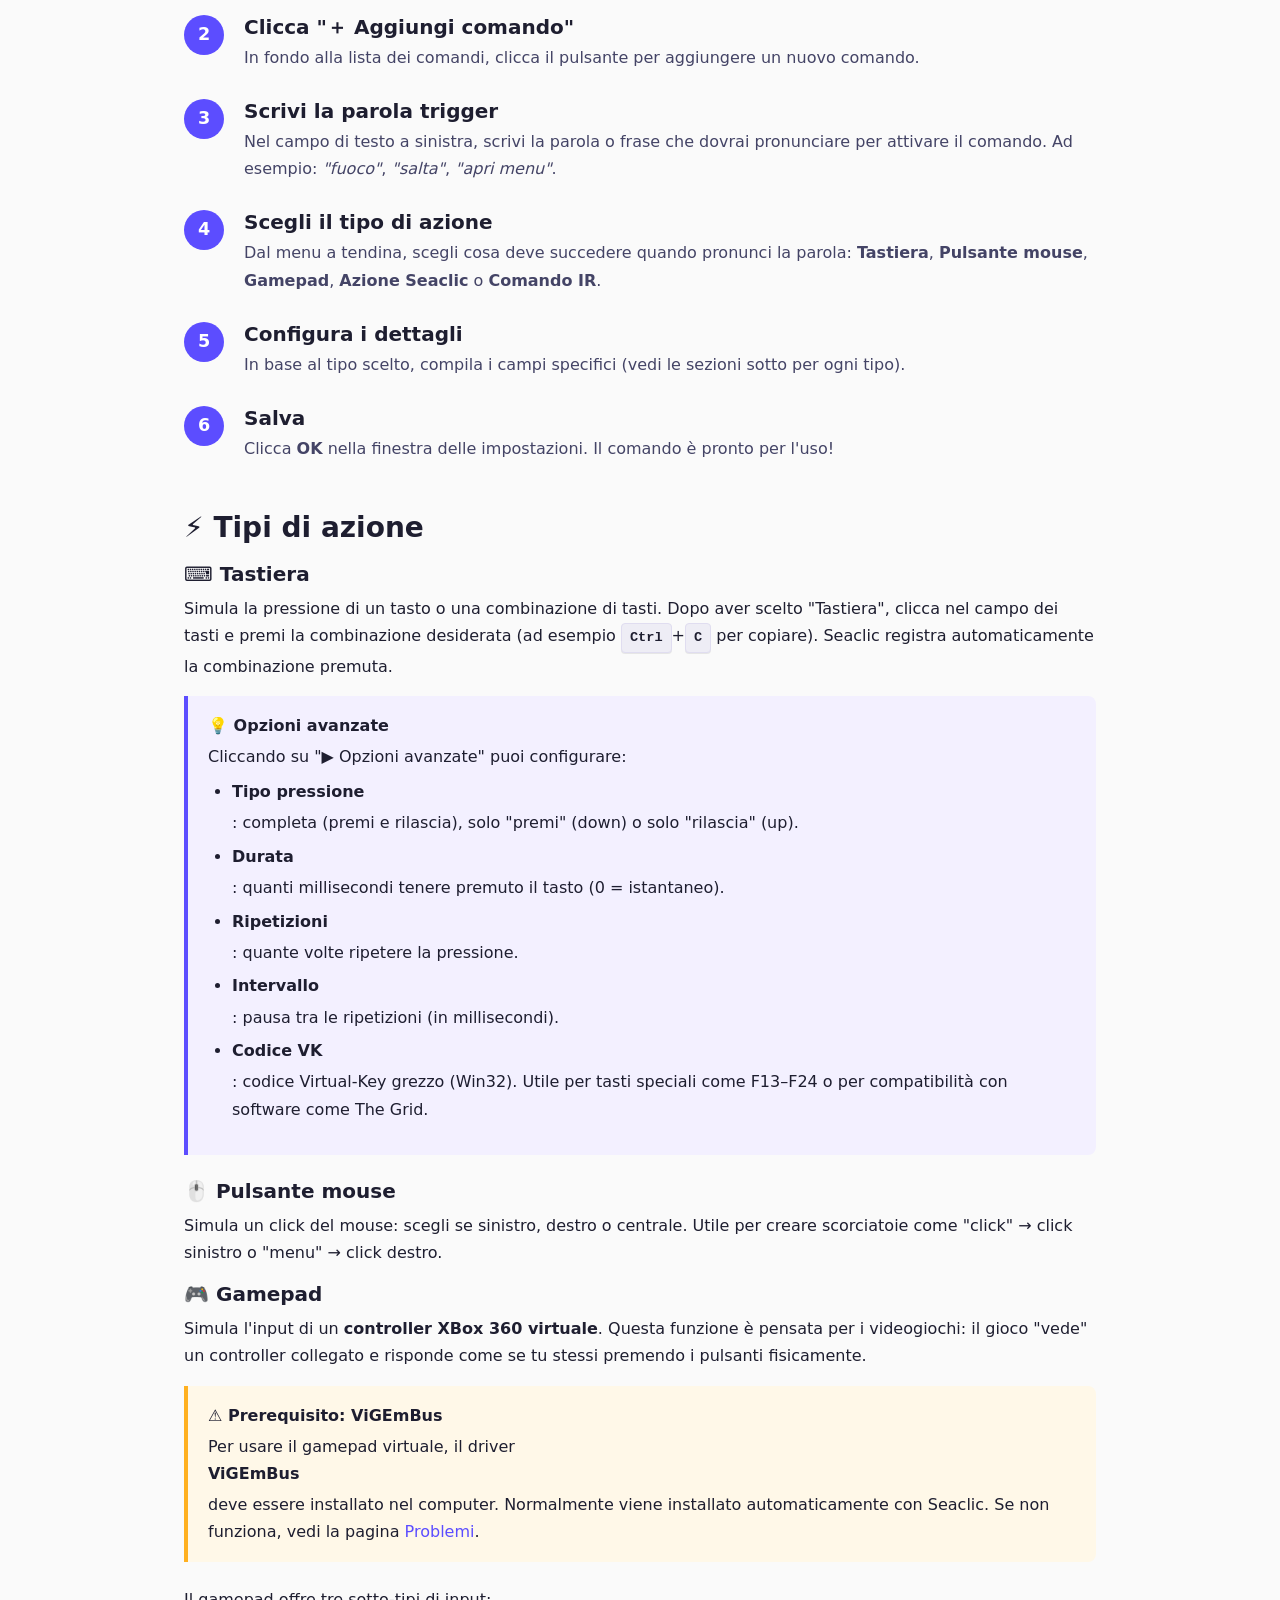
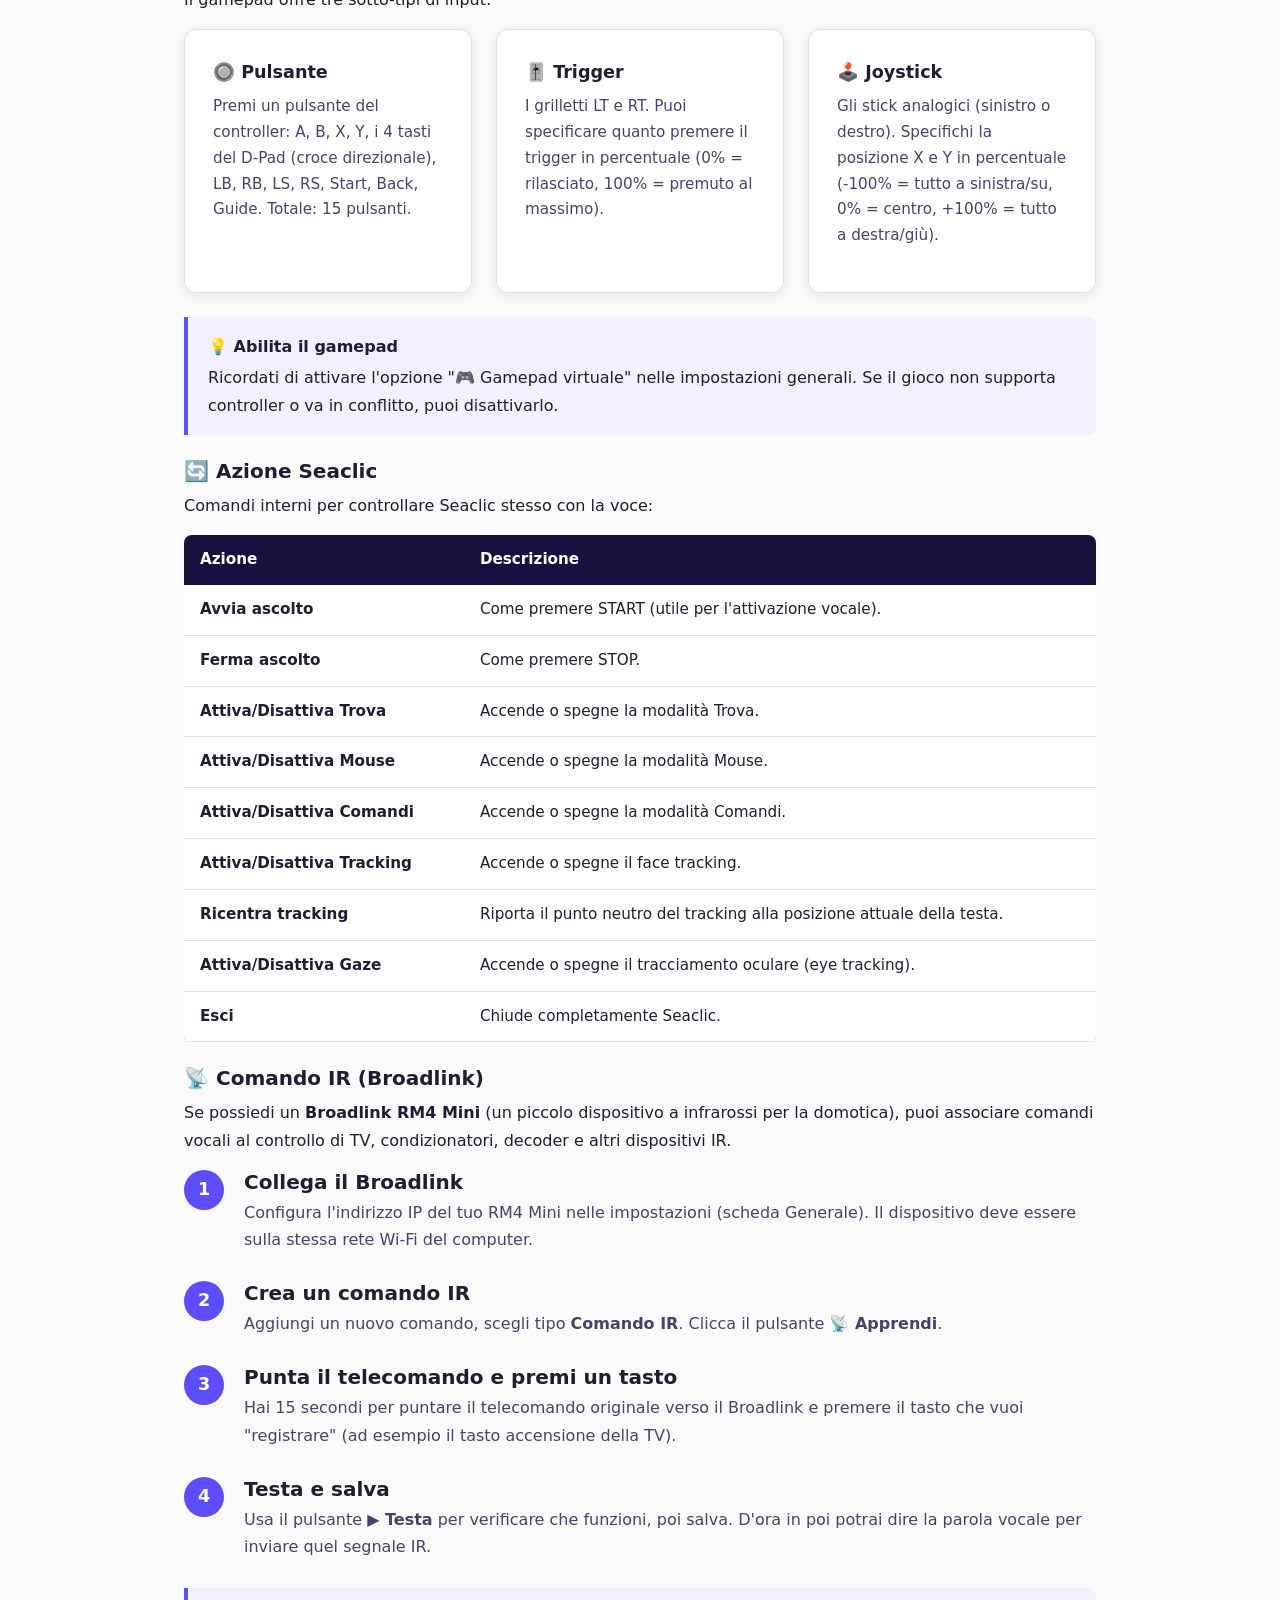
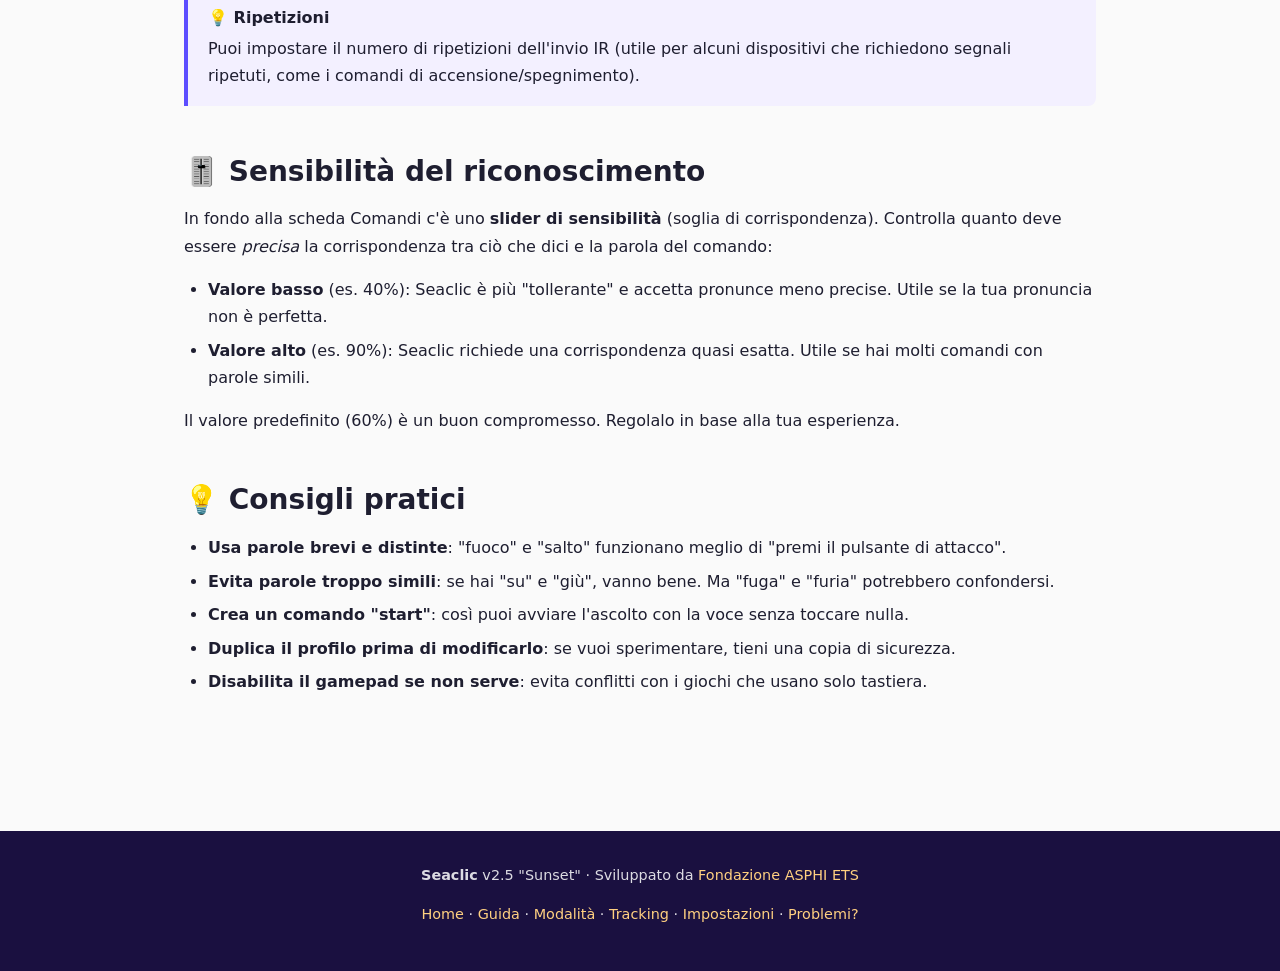
==== commit d2e545c4: "updated pages" ====
--- a/comandi.html
+++ b/comandi.html
@@ -167,6 +167,7 @@
         <li><strong>Durata</strong>: quanti millisecondi tenere premuto il tasto (0 = istantaneo).</li>
         <li><strong>Ripetizioni</strong>: quante volte ripetere la pressione.</li>
         <li><strong>Intervallo</strong>: pausa tra le ripetizioni (in millisecondi).</li>
+        <li><strong>Codice VK</strong>: codice Virtual-Key grezzo (Win32). Utile per tasti speciali come F13–F24 o per compatibilità con software come The Grid.</li>
       </ul>
     </div>
 
@@ -241,6 +242,7 @@
           <tr><td><strong>Attiva/Disattiva Comandi</strong></td><td>Accende o spegne la modalità Comandi.</td></tr>
           <tr><td><strong>Attiva/Disattiva Tracking</strong></td><td>Accende o spegne il face tracking.</td></tr>
           <tr><td><strong>Ricentra tracking</strong></td><td>Riporta il punto neutro del tracking alla posizione attuale della testa.</td></tr>
+          <tr><td><strong>Attiva/Disattiva Gaze</strong></td><td>Accende o spegne il tracciamento oculare (eye tracking).</td></tr>
           <tr><td><strong>Esci</strong></td><td>Chiude completamente Seaclic.</td></tr>
         </tbody>
       </table>
--- a/css/style.css
+++ b/css/style.css
@@ -157,7 +157,9 @@
 /* ── Cards ─────────────────────────────────────────────────── */
 .cards { display: grid; gap: 1.5rem; }
 .cards--2 { grid-template-columns: repeat(auto-fit, minmax(280px, 1fr)); }
+.cards--3 { grid-template-columns: repeat(auto-fit, minmax(240px, 1fr)); }
 .cards--4 { grid-template-columns: repeat(auto-fit, minmax(200px, 1fr)); }
+.cards--5 { grid-template-columns: repeat(auto-fit, minmax(180px, 1fr)); }
 .card {
   background: var(--clr-surface);
   border: 1px solid var(--clr-border);
